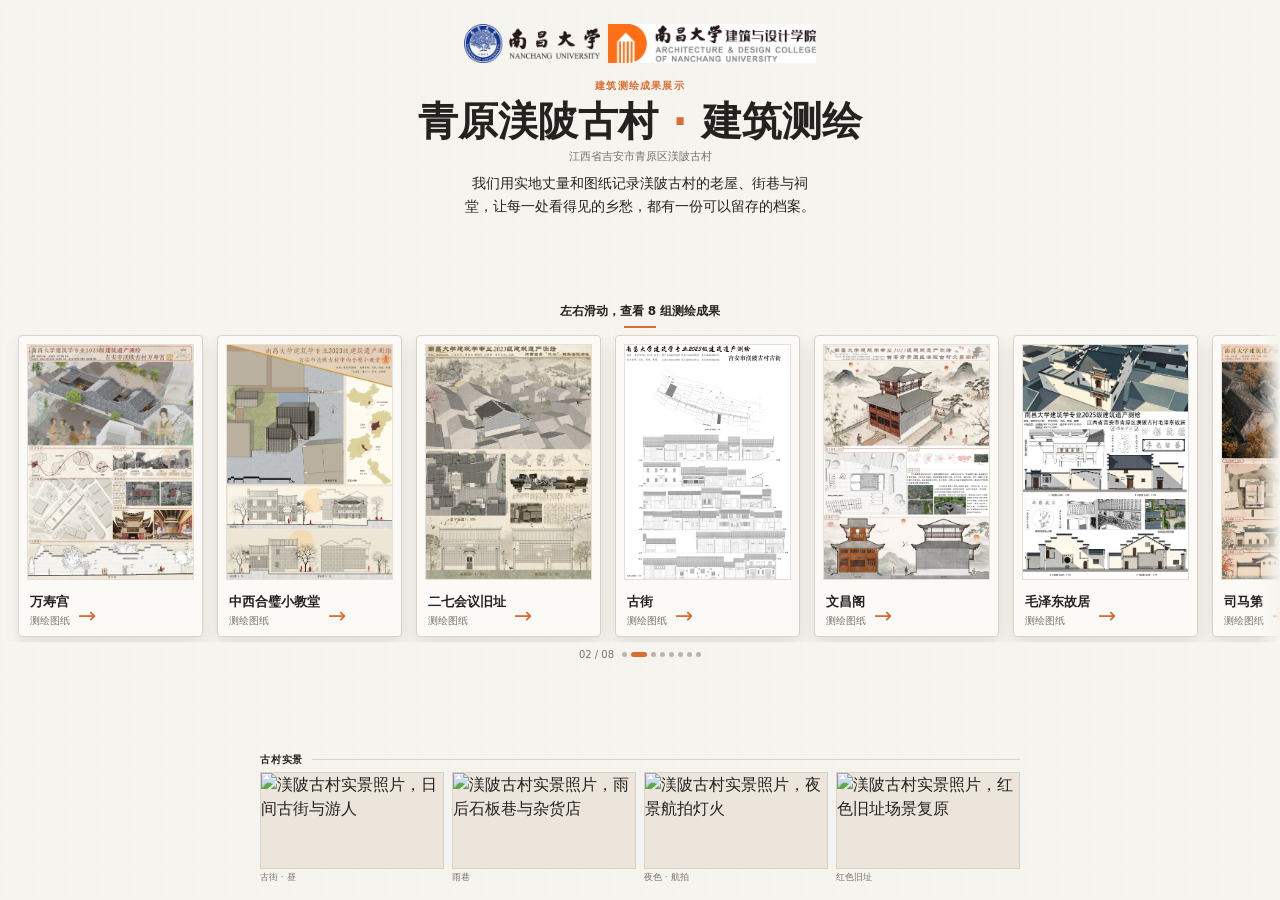
==== index.html @ 9c391359 "Publish index.html" ====
<!doctype html>
<html lang="zh-CN">
  <head>
    <meta charset="UTF-8" />
    <link rel="icon" type="image/svg+xml" href="/favicon.svg" />
    <meta name="viewport" content="width=device-width, initial-scale=1.0, viewport-fit=cover" />
    <title>青原渼陂古村建筑测绘</title>
    <script type="module" crossorigin src="/assets/index-DTA1MQDu.js"></script>
    <link rel="stylesheet" crossorigin href="/assets/index-gj5P1O0a.css">
  </head>
  <body>
    <div id="root"></div>
  </body>
</html>
---- assets/index-gj5P1O0a.css ----
*,:before,:after{--tw-border-spacing-x: 0;--tw-border-spacing-y: 0;--tw-translate-x: 0;--tw-translate-y: 0;--tw-rotate: 0;--tw-skew-x: 0;--tw-skew-y: 0;--tw-scale-x: 1;--tw-scale-y: 1;--tw-pan-x: ;--tw-pan-y: ;--tw-pinch-zoom: ;--tw-scroll-snap-strictness: proximity;--tw-gradient-from-position: ;--tw-gradient-via-position: ;--tw-gradient-to-position: ;--tw-ordinal: ;--tw-slashed-zero: ;--tw-numeric-figure: ;--tw-numeric-spacing: ;--tw-numeric-fraction: ;--tw-ring-inset: ;--tw-ring-offset-width: 0px;--tw-ring-offset-color: #fff;--tw-ring-color: rgb(59 130 246 / .5);--tw-ring-offset-shadow: 0 0 #0000;--tw-ring-shadow: 0 0 #0000;--tw-shadow: 0 0 #0000;--tw-shadow-colored: 0 0 #0000;--tw-blur: ;--tw-brightness: ;--tw-contrast: ;--tw-grayscale: ;--tw-hue-rotate: ;--tw-invert: ;--tw-saturate: ;--tw-sepia: ;--tw-drop-shadow: ;--tw-backdrop-blur: ;--tw-backdrop-brightness: ;--tw-backdrop-contrast: ;--tw-backdrop-grayscale: ;--tw-backdrop-hue-rotate: ;--tw-backdrop-invert: ;--tw-backdrop-opacity: ;--tw-backdrop-saturate: ;--tw-backdrop-sepia: ;--tw-contain-size: ;--tw-contain-layout: ;--tw-contain-paint: ;--tw-contain-style: }::backdrop{--tw-border-spacing-x: 0;--tw-border-spacing-y: 0;--tw-translate-x: 0;--tw-translate-y: 0;--tw-rotate: 0;--tw-skew-x: 0;--tw-skew-y: 0;--tw-scale-x: 1;--tw-scale-y: 1;--tw-pan-x: ;--tw-pan-y: ;--tw-pinch-zoom: ;--tw-scroll-snap-strictness: proximity;--tw-gradient-from-position: ;--tw-gradient-via-position: ;--tw-gradient-to-position: ;--tw-ordinal: ;--tw-slashed-zero: ;--tw-numeric-figure: ;--tw-numeric-spacing: ;--tw-numeric-fraction: ;--tw-ring-inset: ;--tw-ring-offset-width: 0px;--tw-ring-offset-color: #fff;--tw-ring-color: rgb(59 130 246 / .5);--tw-ring-offset-shadow: 0 0 #0000;--tw-ring-shadow: 0 0 #0000;--tw-shadow: 0 0 #0000;--tw-shadow-colored: 0 0 #0000;--tw-blur: ;--tw-brightness: ;--tw-contrast: ;--tw-grayscale: ;--tw-hue-rotate: ;--tw-invert: ;--tw-saturate: ;--tw-sepia: ;--tw-drop-shadow: ;--tw-backdrop-blur: ;--tw-backdrop-brightness: ;--tw-backdrop-contrast: ;--tw-backdrop-grayscale: ;--tw-backdrop-hue-rotate: ;--tw-backdrop-invert: ;--tw-backdrop-opacity: ;--tw-backdrop-saturate: ;--tw-backdrop-sepia: ;--tw-contain-size: ;--tw-contain-layout: ;--tw-contain-paint: ;--tw-contain-style: }*,:before,:after{box-sizing:border-box;border-width:0;border-style:solid;border-color:#e5e7eb}:before,:after{--tw-content: ""}html,:host{line-height:1.5;-webkit-text-size-adjust:100%;-moz-tab-size:4;-o-tab-size:4;tab-size:4;font-family:ui-sans-serif,system-ui,sans-serif,"Apple Color Emoji","Segoe UI Emoji",Segoe UI Symbol,"Noto Color Emoji";font-feature-settings:normal;font-variation-settings:normal;-webkit-tap-highlight-color:transparent}body{margin:0;line-height:inherit}hr{height:0;color:inherit;border-top-width:1px}abbr:where([title]){-webkit-text-decoration:underline dotted;text-decoration:underline dotted}h1,h2,h3,h4,h5,h6{font-size:inherit;font-weight:inherit}a{color:inherit;text-decoration:inherit}b,strong{font-weight:bolder}code,kbd,samp,pre{font-family:ui-monospace,SFMono-Regular,Menlo,Monaco,Consolas,Liberation Mono,Courier New,monospace;font-feature-settings:normal;font-variation-settings:normal;font-size:1em}small{font-size:80%}sub,sup{font-size:75%;line-height:0;position:relative;vertical-align:baseline}sub{bottom:-.25em}sup{top:-.5em}table{text-indent:0;border-color:inherit;border-collapse:collapse}button,input,optgroup,select,textarea{font-family:inherit;font-feature-settings:inherit;font-variation-settings:inherit;font-size:100%;font-weight:inherit;line-height:inherit;letter-spacing:inherit;color:inherit;margin:0;padding:0}button,select{text-transform:none}button,input:where([type=button]),input:where([type=reset]),input:where([type=submit]){-webkit-appearance:button;background-color:transparent;background-image:none}:-moz-focusring{outline:auto}:-moz-ui-invalid{box-shadow:none}progress{vertical-align:baseline}::-webkit-inner-spin-button,::-webkit-outer-spin-button{height:auto}[type=search]{-webkit-appearance:textfield;outline-offset:-2px}::-webkit-search-decoration{-webkit-appearance:none}::-webkit-file-upload-button{-webkit-appearance:button;font:inherit}summary{display:list-item}blockquote,dl,dd,h1,h2,h3,h4,h5,h6,hr,figure,p,pre{margin:0}fieldset{margin:0;padding:0}legend{padding:0}ol,ul,menu{list-style:none;margin:0;padding:0}dialog{padding:0}textarea{resize:vertical}input::-moz-placeholder,textarea::-moz-placeholder{opacity:1;color:#9ca3af}input::placeholder,textarea::placeholder{opacity:1;color:#9ca3af}button,[role=button]{cursor:pointer}:disabled{cursor:default}img,svg,video,canvas,audio,iframe,embed,object{display:block;vertical-align:middle}img,video{max-width:100%;height:auto}[hidden]:where(:not([hidden=until-found])){display:none}.hidden{display:none}.transform{transform:translate(var(--tw-translate-x),var(--tw-translate-y)) rotate(var(--tw-rotate)) skew(var(--tw-skew-x)) skewY(var(--tw-skew-y)) scaleX(var(--tw-scale-x)) scaleY(var(--tw-scale-y))}:root{--eazo-safe-area-top: max(14px, env(safe-area-inset-top, 0px));--eazo-safe-area-bottom: max(12px, env(safe-area-inset-bottom, 0px));--paper: #f7f4ef;--paper-bright: #fcfaf7;--paper-deep: #ebe5dc;--ink: #24221f;--muted: #777169;--line: #d9d1c5;--line-strong: #bdb2a4;--accent: #d96d32;--accent-soft: #f2ded0}html,body,#root{min-width:0;min-height:100%;margin:0;padding:0}html{background:var(--paper)}body{overflow-x:hidden;color:var(--ink);background:var(--paper);font-family:system-ui,-apple-system,BlinkMacSystemFont,Segoe UI,Noto Sans SC,PingFang SC,Microsoft YaHei,sans-serif;-webkit-font-smoothing:antialiased;-moz-osx-font-smoothing:grayscale}*,*:before,*:after{box-sizing:border-box}button,a{-webkit-tap-highlight-color:transparent}button{font:inherit}img{display:block;max-width:100%}button:focus-visible,a:focus-visible,[tabindex]:focus-visible{outline:2px solid var(--accent);outline-offset:3px}.home-screen{position:relative;display:flex;flex-direction:column;width:100%;height:100dvh;min-height:100dvh;padding-top:var(--eazo-safe-area-top);padding-bottom:var(--eazo-safe-area-bottom);overflow:hidden;background-color:var(--paper);background-image:linear-gradient(rgba(36,34,31,.035) 1px,transparent 1px),linear-gradient(90deg,rgba(36,34,31,.035) 1px,transparent 1px);background-size:32px 32px}.home-screen:before{position:absolute;top:0;right:0;bottom:0;left:0;z-index:0;pointer-events:none;content:"";background:#f7f4efd1}.home-screen>*{position:relative;z-index:1}.brand-header{flex:0 0 auto;width:100%;padding:10px 16px 4px}.brand-header__logos{display:flex;align-items:center;justify-content:center;width:100%;gap:8px}.brand-header__logo{width:auto;height:auto;-o-object-fit:contain;object-fit:contain}.brand-header__logo--university{width:clamp(112px,34vw,136px)}.brand-header__logo--college{width:clamp(164px,51vw,208px)}.intro-block{flex:0 0 auto;padding:5px 18px 0;text-align:center}.intro-block__eyebrow{margin:0 0 5px;color:var(--accent);font-size:10px;font-weight:700;line-height:1.4;letter-spacing:.12em}.intro-block h1{max-width:100%;margin:0;color:var(--ink);font-size:clamp(28px,8.4vw,40px);font-weight:700;line-height:1.16;letter-spacing:0}.intro-block h1 span{display:block}.intro-block__location{margin:5px 0 0;color:var(--muted);font-size:11px;line-height:1.45}.intro-block__description{max-width:360px;margin:7px auto 0;color:var(--ink);font-size:12px;line-height:1.6}.drawing-section{display:flex;flex:1 1 auto;flex-direction:column;justify-content:center;min-height:0;padding:5px 0 7px}.drawing-section__heading{flex:0 0 auto;padding:0 18px 7px;text-align:center}.drawing-section__hint{margin:0;color:var(--ink);font-size:12px;font-weight:600;line-height:1.45}.drawing-section__rule{display:block;width:32px;height:2px;margin:6px auto 0;background:var(--accent)}.drawing-scroller{display:flex;flex:0 1 auto;gap:14px;width:100%;padding:0 18px 5px;overflow-x:auto;overflow-y:hidden;scroll-snap-type:x mandatory;scroll-padding-inline:18px;overscroll-behavior-x:contain;-webkit-overflow-scrolling:touch;scrollbar-width:none;touch-action:pan-x;cursor:grab;-webkit-mask-image:linear-gradient(90deg,transparent 0,#000 22px,#000 calc(100% - 22px),transparent 100%);mask-image:linear-gradient(90deg,transparent 0,#000 22px,#000 calc(100% - 22px),transparent 100%)}.drawing-scroller:active{cursor:grabbing}.drawing-scroller::-webkit-scrollbar{display:none}.drawing-card{display:flex;flex:0 0 auto;width:clamp(150px,40vw,185px);flex-direction:column;min-width:0;padding:8px;color:var(--ink);text-align:left;cursor:pointer;background:var(--paper-bright);border:1px solid var(--line);border-radius:4px;box-shadow:0 8px 18px #43382d1c;scroll-snap-align:start;-webkit-user-select:none;-moz-user-select:none;user-select:none;transition:border-color .18s ease,box-shadow .18s ease,transform .18s ease}.drawing-card:hover,.drawing-card:active{border-color:var(--line-strong);box-shadow:0 10px 22px #43382d29}.drawing-card:active{transform:translateY(1px)}.drawing-card__media{position:relative;display:flex;align-items:center;justify-content:center;width:100%;aspect-ratio:594 / 841;overflow:hidden;background:#f1eee8;border:1px solid #e5dfd6}.drawing-card__media img{width:100%;height:100%;-o-object-fit:cover;object-fit:cover}.drawing-card__placeholder{position:relative;display:flex;align-items:center;justify-content:space-between;width:100%;height:100%;padding:13px;overflow:hidden;color:var(--muted);background-color:#f3f0eb;background-image:linear-gradient(rgba(119,113,105,.11) 1px,transparent 1px),linear-gradient(90deg,rgba(119,113,105,.11) 1px,transparent 1px);background-size:18px 18px}.drawing-card__placeholder:after{position:absolute;right:14%;bottom:14%;width:34%;height:38%;border:1px solid rgba(119,113,105,.2);content:""}.drawing-card__placeholder-number{position:relative;z-index:1;color:#24221fb3;font-size:32px;font-weight:300;line-height:1}.drawing-card__placeholder-label{position:relative;z-index:1;align-self:flex-end;color:var(--muted);font-size:10px;line-height:1.4;writing-mode:vertical-rl}.drawing-card__body{display:flex;align-items:flex-end;justify-content:space-between;gap:8px;min-height:48px;padding:9px 3px 1px}.drawing-card__name{margin:0;overflow:hidden;font-size:13px;font-weight:700;line-height:1.3;white-space:nowrap;text-overflow:ellipsis}.drawing-card__status{margin:3px 0 0;color:var(--muted);font-size:10px;line-height:1.35}.drawing-card__arrow{flex:0 0 auto;color:var(--accent);font-size:22px;font-weight:300;line-height:1}.drawing-section__footer{display:flex;align-items:center;justify-content:center;gap:8px;flex:0 0 auto;min-height:21px;padding-top:4px;color:var(--muted);font-size:10px;line-height:1.3}.drawing-section__dots{display:flex;gap:4px}.drawing-section__dot{display:block;width:5px;height:5px;background:var(--line-strong);border-radius:50%}.drawing-section__dot--active{width:16px;background:var(--accent);border-radius:3px}.scene-band{flex:0 0 clamp(109px,16vh,137px);width:100%;padding:0 16px 5px}.scene-band__heading{display:flex;align-items:center;justify-content:space-between;min-height:16px;margin-bottom:5px}.scene-band__label{color:var(--ink);font-size:10px;font-weight:700;line-height:1.3;letter-spacing:.08em}.scene-band__line{flex:1;height:1px;margin-left:9px;background:var(--line)}.scene-band__grid{display:grid;grid-template-columns:repeat(4,minmax(0,1fr));gap:8px;height:calc(100% - 21px)}.scene-band__tile{display:flex;flex-direction:column;min-width:0;min-height:0;margin:0}.scene-band__image{flex:1 1 auto;width:100%;min-height:0;-o-object-fit:cover;object-fit:cover;background:var(--paper-deep);border:1px solid var(--line)}.scene-band__caption{margin:3px 0 0;overflow:hidden;color:var(--muted);font-size:9px;line-height:1.2;text-overflow:ellipsis;white-space:nowrap}.gallery-page{min-height:100dvh;padding-top:var(--eazo-safe-area-top);padding-bottom:var(--eazo-safe-area-bottom);background-color:var(--paper);background-image:linear-gradient(rgba(36,34,31,.03) 1px,transparent 1px),linear-gradient(90deg,rgba(36,34,31,.03) 1px,transparent 1px);background-size:32px 32px}.gallery-page__inner{width:min(100%,1120px);margin:0 auto;padding:12px 16px 40px}.gallery-page__header{display:flex;align-items:flex-start;justify-content:space-between;gap:16px;padding-bottom:17px;border-bottom:1px solid var(--line)}.gallery-page__back{display:inline-flex;align-items:center;justify-content:center;min-height:44px;padding:8px 0;color:var(--ink);font-size:12px;font-weight:600;line-height:1.2;white-space:nowrap;cursor:pointer;background:transparent;border:0}.gallery-page__back-mark{margin-right:7px;color:var(--accent);font-size:22px;font-weight:300;line-height:.8}.gallery-page__index{padding-top:10px;color:var(--muted);font-size:10px;line-height:1.3;white-space:nowrap}.gallery-page__title-block{padding:21px 0 18px}.gallery-page__title{margin:0;color:var(--ink);font-size:clamp(24px,7vw,42px);font-weight:700;line-height:1.18;letter-spacing:0}.gallery-page__note{display:inline-flex;align-items:center;min-height:28px;margin:10px 0 0;padding:5px 9px;color:var(--accent);font-size:11px;line-height:1.4;background:var(--accent-soft)}.gallery-grid{display:grid;grid-template-columns:repeat(2,minmax(0,1fr));gap:22px 12px}.gallery-grid__item{min-width:0;margin:0}.gallery-grid__button{display:block;width:100%;padding:0;overflow:hidden;cursor:zoom-in;background:var(--paper-bright);border:1px solid var(--line);box-shadow:0 7px 15px #43382d17}.gallery-grid__button img{width:100%;aspect-ratio:594 / 841;-o-object-fit:cover;object-fit:cover;background:#f1eee8;transition:transform .22s ease}.gallery-grid__button:hover img{transform:scale(1.025)}.gallery-grid__caption{margin:8px 1px 0;color:var(--muted);font-size:10px;line-height:1.4}.gallery-empty{padding:22px 0 0}.gallery-empty__message{display:flex;flex-direction:column;align-items:flex-start;justify-content:center;min-height:134px;padding:22px;background:#fcfaf7b8;border:1px solid var(--line)}.gallery-empty__mark{color:var(--accent);font-size:32px;font-weight:300;line-height:1}.gallery-empty__title{margin:12px 0 4px;font-size:18px;font-weight:700;line-height:1.35}.gallery-empty__copy{margin:0;color:var(--muted);font-size:12px;line-height:1.6}.gallery-empty__slots{display:grid;grid-template-columns:repeat(2,minmax(0,1fr));gap:12px;margin-top:20px}.gallery-empty__slot{display:flex;align-items:center;justify-content:center;min-height:118px;color:var(--muted);font-size:11px;line-height:1.4;background-color:#f3f0ebb8;background-image:linear-gradient(rgba(119,113,105,.1) 1px,transparent 1px),linear-gradient(90deg,rgba(119,113,105,.1) 1px,transparent 1px);background-size:18px 18px;border:1px dashed var(--line-strong)}.lightbox-overlay{position:fixed;top:0;right:0;bottom:0;left:0;z-index:100;display:flex;align-items:center;justify-content:center;background:#191715f5}.lightbox__close,.lightbox__nav,.lightbox__reset{position:absolute;z-index:3;display:inline-flex;align-items:center;justify-content:center;width:46px;height:46px;color:#fff;cursor:pointer;background:#ffffff1a;border:1px solid rgba(255,255,255,.24);border-radius:50%;transition:background .16s ease}.lightbox__close:hover,.lightbox__nav:hover,.lightbox__reset:hover{background:#fff3}.lightbox__close{top:calc(var(--eazo-safe-area-top) + 10px);right:14px;font-size:27px;font-weight:300;line-height:1}.lightbox__nav{top:50%;font-size:31px;font-weight:300;line-height:1;transform:translateY(-50%)}.lightbox__nav--prev{left:10px}.lightbox__nav--next{right:10px}.lightbox__reset{top:calc(var(--eazo-safe-area-top) + 10px);right:70px;width:42px;height:42px;font-size:10px;letter-spacing:0}.lightbox__stage{position:absolute;inset:calc(var(--eazo-safe-area-top) + 66px) 0 calc(var(--eazo-safe-area-bottom) + 58px);display:flex;align-items:center;justify-content:center;overflow:hidden;touch-action:none}.lightbox__image{width:auto;max-width:88vw;height:auto;max-height:min(78vh,720px);-o-object-fit:contain;object-fit:contain;-webkit-user-select:none;-moz-user-select:none;user-select:none;will-change:transform}.lightbox__caption{position:absolute;bottom:calc(var(--eazo-safe-area-bottom) + 13px);left:50%;max-width:calc(100vw - 120px);color:#ffffffbf;font-size:11px;line-height:1.4;text-align:center;transform:translate(-50%)}.lightbox__counter{position:absolute;right:16px;bottom:calc(var(--eazo-safe-area-bottom) + 14px);color:#ffffffb8;font-size:11px;line-height:1.4}@media (min-width: 640px){.brand-header{padding-right:28px;padding-left:28px}.intro-block{padding-top:12px}.intro-block h1 span{display:inline}.intro-block h1 span+span:before{content:" · ";color:var(--accent)}.intro-block__description{font-size:14px}.drawing-scroller{padding-right:max(28px,calc((100% - 1030px)/2));padding-left:max(28px,calc((100% - 1030px)/2))}.drawing-card{width:185px}.scene-band{padding-right:max(28px,calc((100% - 760px)/2));padding-left:max(28px,calc((100% - 760px)/2))}.gallery-page__inner{padding-right:32px;padding-left:32px}.gallery-grid{gap:30px 20px}.gallery-empty__slots{gap:20px}.lightbox__nav--prev{left:24px}.lightbox__nav--next{right:24px}}@media (max-height: 720px){.brand-header{padding-top:6px}.brand-header__logo--university{width:clamp(96px,30vw,118px)}.brand-header__logo--college{width:clamp(140px,46vw,180px)}.intro-block h1{font-size:clamp(24px,7.4vw,32px)}.intro-block__description{margin-top:5px;font-size:11px}.drawing-section__heading{padding-bottom:5px}.scene-band{flex-basis:clamp(96px,14vh,120px)}}@media (prefers-reduced-motion: reduce){*,*:before,*:after{scroll-behavior:auto!important;transition-duration:.01ms!important;animation-duration:.01ms!important}}
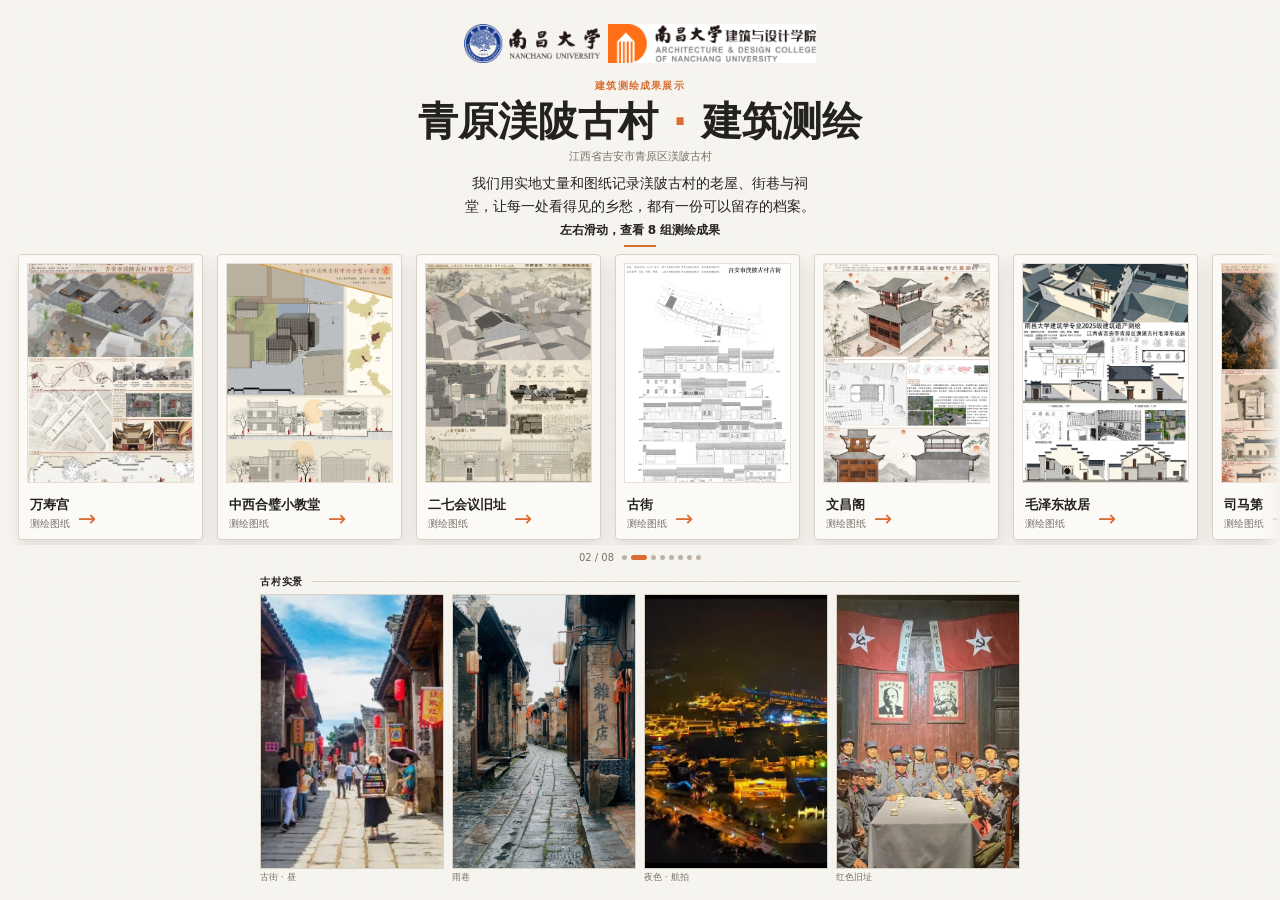
==== commit 2a933be8: "Update display order: index.html" ====
--- a/index.html
+++ b/index.html
@@ -6,6 +6,7 @@
     <meta name="viewport" content="width=device-width, initial-scale=1.0, viewport-fit=cover" />
     <title>青原渼陂古村建筑测绘</title>
     <script type="module" crossorigin src="/assets/index-DTA1MQDu.js"></script>
+    <script defer src="/assets/display-order.js"></script>
     <link rel="stylesheet" crossorigin href="/assets/index-gj5P1O0a.css">
   </head>
   <body>
